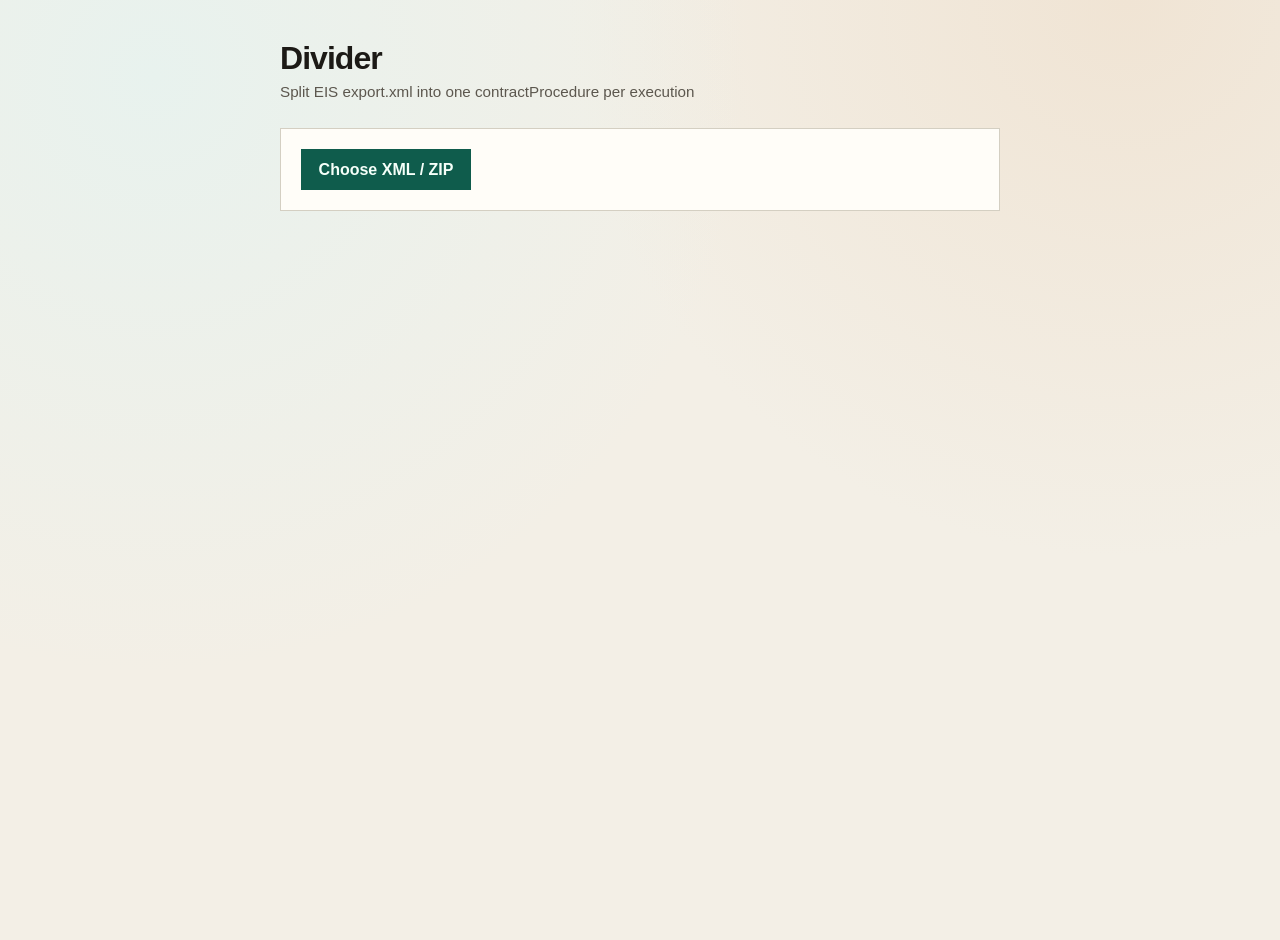
==== index.html @ 4deee7e6 "Add browser MVP to split EIS export executions into separate XML files. Co-authored-by: Cursor <curs" ====
<!DOCTYPE html>
<html lang="ru">
<head>
  <meta charset="UTF-8" />
  <meta name="viewport" content="width=device-width, initial-scale=1" />
  <title>Divider — EIS executions</title>
  <link rel="stylesheet" href="styles.css" />
</head>
<body>
  <main class="app">
    <header class="header">
      <h1>Divider</h1>
      <p class="tagline">Split EIS export.xml into one contractProcedure per execution</p>
    </header>

    <section class="panel">
      <label class="file-label">
        <span class="file-btn">Choose XML / ZIP</span>
        <input id="fileInput" type="file" accept=".xml,.zip,application/xml,text/xml,application/zip" />
      </label>
      <p id="fileName" class="file-name" hidden></p>
    </section>

    <section id="status" class="status" hidden></section>

    <section id="summary" class="summary" hidden>
      <dl>
        <div>
          <dt>Contract schemeVersion</dt>
          <dd id="schemeVersion">—</dd>
        </div>
        <div>
          <dt>Executions found</dt>
          <dd id="execCount">0</dd>
        </div>
        <div>
          <dt>Contract regNum</dt>
          <dd id="regNum">—</dd>
        </div>
      </dl>
    </section>

    <section id="listSection" class="list-section" hidden>
      <h2>Executions</h2>
      <ol id="execList" class="exec-list"></ol>
      <button id="exportBtn" type="button" class="export-btn" disabled>Export all executions</button>
    </section>
  </main>

  <script src="vendor/jszip.min.js"></script>
  <script src="app.js"></script>
</body>
</html>
---- styles.css ----
:root {
  --bg: #f3efe6;
  --ink: #1c1a16;
  --muted: #5c574e;
  --line: #d4cfc2;
  --panel: #fffdf8;
  --accent: #0f5c4c;
  --accent-ink: #f5fff9;
  --danger: #8b1e1e;
  --ok: #0f5c4c;
  --font: "IBM Plex Sans", "Segoe UI", sans-serif;
  --mono: "IBM Plex Mono", "Consolas", monospace;
}

* {
  box-sizing: border-box;
}

body {
  margin: 0;
  min-height: 100vh;
  font-family: var(--font);
  color: var(--ink);
  background:
    radial-gradient(circle at 12% 8%, #e8f2ee 0, transparent 42%),
    radial-gradient(circle at 88% 0%, #f0e4d4 0, transparent 38%),
    var(--bg);
}

.app {
  width: min(720px, calc(100% - 2rem));
  margin: 2.5rem auto 3rem;
}

.header h1 {
  margin: 0;
  font-size: 2rem;
  letter-spacing: -0.03em;
}

.tagline {
  margin: 0.4rem 0 0;
  color: var(--muted);
  font-size: 0.95rem;
}

.panel {
  margin-top: 1.75rem;
  padding: 1.25rem;
  background: var(--panel);
  border: 1px solid var(--line);
}

.file-label {
  display: inline-flex;
  cursor: pointer;
}

.file-label input {
  position: absolute;
  width: 1px;
  height: 1px;
  opacity: 0;
  overflow: hidden;
}

.file-btn {
  display: inline-block;
  padding: 0.7rem 1.1rem;
  background: var(--accent);
  color: var(--accent-ink);
  font-weight: 600;
  border: 0;
}

.file-label:hover .file-btn,
.file-label:focus-within .file-btn {
  filter: brightness(1.08);
}

.file-name {
  margin: 0.75rem 0 0;
  font-family: var(--mono);
  font-size: 0.85rem;
  color: var(--muted);
  word-break: break-all;
}

.status {
  margin-top: 1rem;
  padding: 0.85rem 1rem;
  border: 1px solid var(--line);
  background: var(--panel);
  font-size: 0.95rem;
}

.status.error {
  border-color: #e0b4b4;
  color: var(--danger);
  background: #fff7f7;
}

.status.ok {
  border-color: #b7d7ce;
  color: var(--ok);
  background: #f3faf7;
}

.summary {
  margin-top: 1rem;
  padding: 1rem 1.25rem;
  background: var(--panel);
  border: 1px solid var(--line);
}

.summary dl {
  margin: 0;
  display: grid;
  gap: 0.85rem;
}

.summary div {
  display: grid;
  grid-template-columns: minmax(10rem, 14rem) 1fr;
  gap: 0.5rem;
  align-items: baseline;
}

.summary dt {
  margin: 0;
  color: var(--muted);
  font-size: 0.9rem;
}

.summary dd {
  margin: 0;
  font-family: var(--mono);
  font-size: 1rem;
  font-weight: 600;
}

.list-section {
  margin-top: 1.25rem;
}

.list-section h2 {
  margin: 0 0 0.75rem;
  font-size: 1.1rem;
}

.exec-list {
  margin: 0;
  padding: 0;
  list-style: none;
  border: 1px solid var(--line);
  background: var(--panel);
}

.exec-list li {
  padding: 0.85rem 1rem;
  border-bottom: 1px solid var(--line);
  display: grid;
  gap: 0.2rem;
}

.exec-list li:last-child {
  border-bottom: 0;
}

.exec-list .title {
  font-weight: 600;
}

.exec-list .meta {
  font-family: var(--mono);
  font-size: 0.8rem;
  color: var(--muted);
}

.export-btn {
  margin-top: 1rem;
  padding: 0.75rem 1.2rem;
  border: 0;
  background: var(--ink);
  color: #fff;
  font: inherit;
  font-weight: 600;
  cursor: pointer;
}

.export-btn:hover:not(:disabled) {
  filter: brightness(1.15);
}

.export-btn:disabled {
  opacity: 0.45;
  cursor: not-allowed;
}

[hidden] {
  display: none !important;
}

@media (max-width: 560px) {
  .summary div {
    grid-template-columns: 1fr;
  }
}
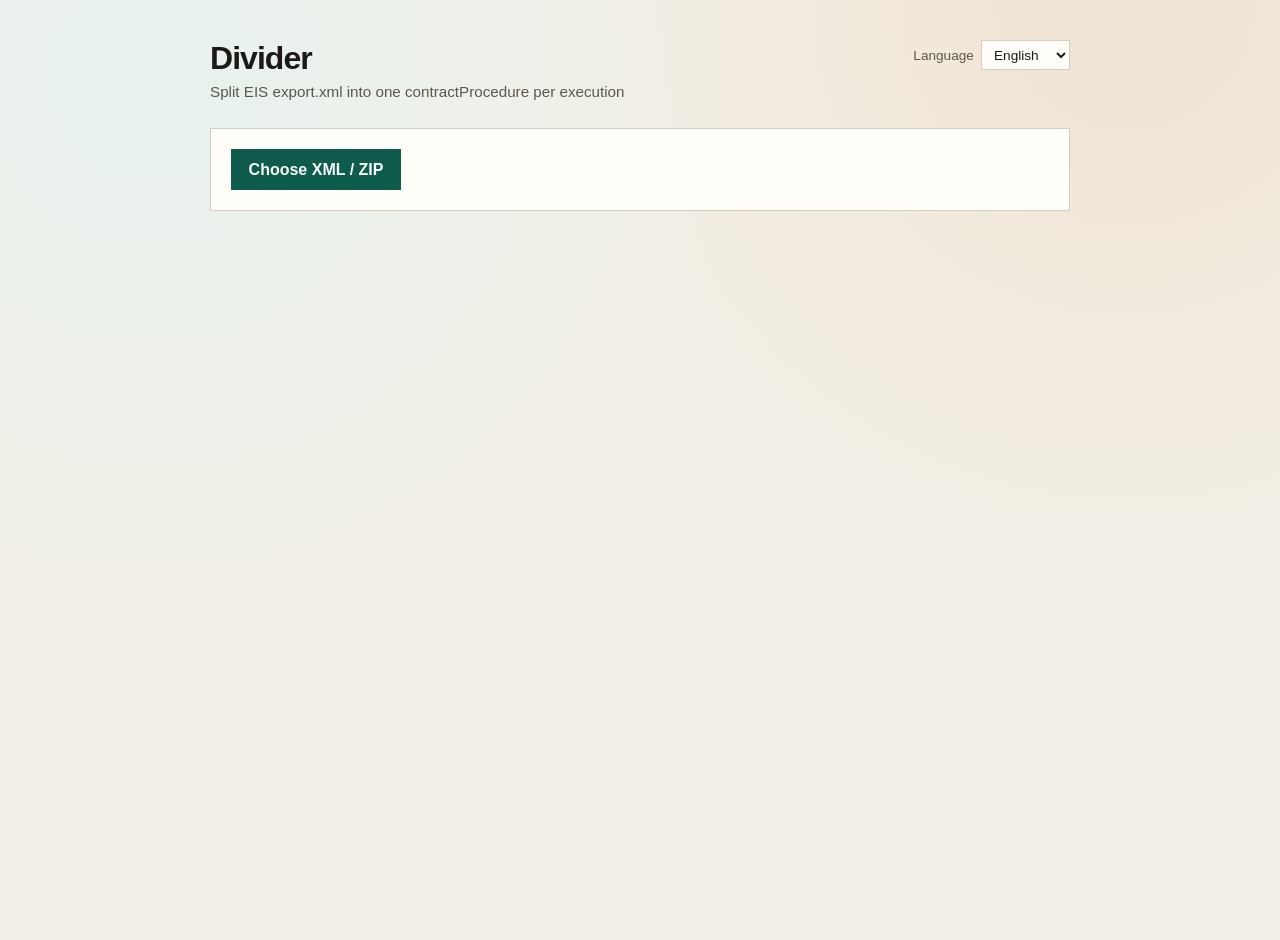
==== commit 8b54cee8: "Add selective export, EN/RU UI, and richer execution list. Co-authored-by: Cursor <cursoragent@curso" ====
--- a/index.html
+++ b/index.html
@@ -1,5 +1,5 @@
 <!DOCTYPE html>
-<html lang="ru">
+<html lang="en">
 <head>
   <meta charset="UTF-8" />
   <meta name="viewport" content="width=device-width, initial-scale=1" />
@@ -9,16 +9,24 @@
 <body>
   <main class="app">
     <header class="header">
-      <h1>Divider</h1>
-      <p class="tagline">Split EIS export.xml into one contractProcedure per execution</p>
+      <div class="header-top">
+        <h1>Divider</h1>
+        <label class="lang-picker">
+          <span class="lang-label" data-i18n="langLabel">Language</span>
+          <select id="langSelect" aria-label="Interface language">
+            <option value="en">English</option>
+            <option value="ru">Русский</option>
+          </select>
+        </label>
+      </div>
+      <p class="tagline" data-i18n="tagline">Split EIS export.xml into one contractProcedure per execution</p>
     </header>
 
     <section class="panel">
       <label class="file-label">
-        <span class="file-btn">Choose XML / ZIP</span>
+        <span class="file-btn" data-i18n="chooseFile">Choose XML / ZIP</span>
         <input id="fileInput" type="file" accept=".xml,.zip,application/xml,text/xml,application/zip" />
       </label>
-      <p id="fileName" class="file-name" hidden></p>
     </section>
 
     <section id="status" class="status" hidden></section>
@@ -26,24 +34,36 @@
     <section id="summary" class="summary" hidden>
       <dl>
         <div>
-          <dt>Contract schemeVersion</dt>
+          <dt data-i18n="schemeVersion">Contract scheme version</dt>
           <dd id="schemeVersion">—</dd>
         </div>
         <div>
-          <dt>Executions found</dt>
+          <dt data-i18n="executionsFound">Executions found</dt>
           <dd id="execCount">0</dd>
         </div>
         <div>
-          <dt>Contract regNum</dt>
+          <dt data-i18n="contractRegNum">Contract registry number</dt>
           <dd id="regNum">—</dd>
         </div>
       </dl>
     </section>
 
-    <section id="listSection" class="list-section" hidden>
-      <h2>Executions</h2>
-      <ol id="execList" class="exec-list"></ol>
-      <button id="exportBtn" type="button" class="export-btn" disabled>Export all executions</button>
+    <section id="results" class="results" hidden>
+      <p id="parsedLine" class="parsed-line"></p>
+      <p id="contractLine" class="contract-line"></p>
+      <p id="foundLine" class="found-line"></p>
+      <p class="list-hint" data-i18n="listHint">Click a row to open its XML in a new tab</p>
+
+      <label class="select-all">
+        <input id="selectAll" type="checkbox" checked />
+        <span id="selectAllLabel" data-i18n="selectAll">Select all</span>
+      </label>
+
+      <ul id="execList" class="exec-list"></ul>
+
+      <button id="exportBtn" type="button" class="export-btn" disabled>
+        Export selected
+      </button>
     </section>
   </main>
 
--- a/styles.css
+++ b/styles.css
@@ -28,14 +28,38 @@
 }
 
 .app {
-  width: min(720px, calc(100% - 2rem));
+  width: min(860px, calc(100% - 2rem));
   margin: 2.5rem auto 3rem;
+}
+
+.header-top {
+  display: flex;
+  align-items: flex-start;
+  justify-content: space-between;
+  gap: 1rem;
 }
 
 .header h1 {
   margin: 0;
   font-size: 2rem;
   letter-spacing: -0.03em;
+}
+
+.lang-picker {
+  display: inline-flex;
+  align-items: center;
+  gap: 0.45rem;
+  color: var(--muted);
+  font-size: 0.85rem;
+  white-space: nowrap;
+}
+
+.lang-picker select {
+  font: inherit;
+  color: var(--ink);
+  background: var(--panel);
+  border: 1px solid var(--line);
+  padding: 0.35rem 0.5rem;
 }
 
 .tagline {
@@ -78,14 +102,6 @@
   filter: brightness(1.08);
 }
 
-.file-name {
-  margin: 0.75rem 0 0;
-  font-family: var(--mono);
-  font-size: 0.85rem;
-  color: var(--muted);
-  word-break: break-all;
-}
-
 .status {
   margin-top: 1rem;
   padding: 0.85rem 1rem;
@@ -121,7 +137,7 @@
 
 .summary div {
   display: grid;
-  grid-template-columns: minmax(10rem, 14rem) 1fr;
+  grid-template-columns: minmax(10rem, 16rem) 1fr;
   gap: 0.5rem;
   align-items: baseline;
 }
@@ -139,13 +155,55 @@
   font-weight: 600;
 }
 
-.list-section {
-  margin-top: 1.25rem;
-}
-
-.list-section h2 {
-  margin: 0 0 0.75rem;
-  font-size: 1.1rem;
+.results {
+  margin-top: 1rem;
+  padding: 1.25rem;
+  background: var(--panel);
+  border: 1px solid var(--line);
+}
+
+.parsed-line,
+.contract-line,
+.found-line {
+  margin: 0 0 0.65rem;
+  line-height: 1.4;
+}
+
+.parsed-line {
+  font-weight: 600;
+}
+
+.contract-line {
+  color: var(--ink);
+}
+
+.found-line {
+  margin-bottom: 0.35rem;
+  font-weight: 600;
+}
+
+.list-hint {
+  margin: 0 0 0.85rem;
+  color: var(--muted);
+  font-size: 0.85rem;
+}
+
+.select-all {
+  display: inline-flex;
+  align-items: center;
+  gap: 0.5rem;
+  margin-bottom: 0.75rem;
+  font-size: 0.95rem;
+  cursor: pointer;
+  user-select: none;
+}
+
+.select-all input,
+.exec-check input {
+  width: 1.1rem;
+  height: 1.1rem;
+  accent-color: var(--accent);
+  cursor: pointer;
 }
 
 .exec-list {
@@ -153,28 +211,55 @@
   padding: 0;
   list-style: none;
   border: 1px solid var(--line);
-  background: var(--panel);
-}
-
-.exec-list li {
-  padding: 0.85rem 1rem;
+}
+
+.exec-row {
+  display: grid;
+  grid-template-columns: 3.5rem 7.5rem minmax(0, 1fr) 7rem auto;
+  gap: 0.75rem;
+  align-items: center;
+  padding: 0.75rem 0.9rem;
   border-bottom: 1px solid var(--line);
-  display: grid;
-  gap: 0.2rem;
-}
-
-.exec-list li:last-child {
+  cursor: pointer;
+}
+
+.exec-row:hover {
+  background: #f3eee3;
+}
+
+.exec-row:last-child {
   border-bottom: 0;
 }
 
-.exec-list .title {
-  font-weight: 600;
-}
-
-.exec-list .meta {
+.exec-row:nth-child(even) {
+  background: #faf7f0;
+}
+
+.exec-num {
   font-family: var(--mono);
-  font-size: 0.8rem;
-  color: var(--muted);
+  font-weight: 600;
+}
+
+.exec-paid {
+  font-family: var(--mono);
+  white-space: nowrap;
+}
+
+.exec-name {
+  min-width: 0;
+  overflow-wrap: anywhere;
+}
+
+.exec-date {
+  font-family: var(--mono);
+  color: var(--muted);
+  white-space: nowrap;
+}
+
+.exec-check {
+  display: inline-flex;
+  justify-content: flex-end;
+  margin: 0;
 }
 
 .export-btn {
@@ -201,8 +286,22 @@
   display: none !important;
 }
 
-@media (max-width: 560px) {
+@media (max-width: 720px) {
   .summary div {
     grid-template-columns: 1fr;
   }
-}
+
+  .exec-row {
+    grid-template-columns: 2.5rem 1fr auto;
+    grid-template-areas:
+      "num paid check"
+      "name name name"
+      "date date date";
+  }
+
+  .exec-num { grid-area: num; }
+  .exec-paid { grid-area: paid; }
+  .exec-check { grid-area: check; }
+  .exec-name { grid-area: name; }
+  .exec-date { grid-area: date; }
+}
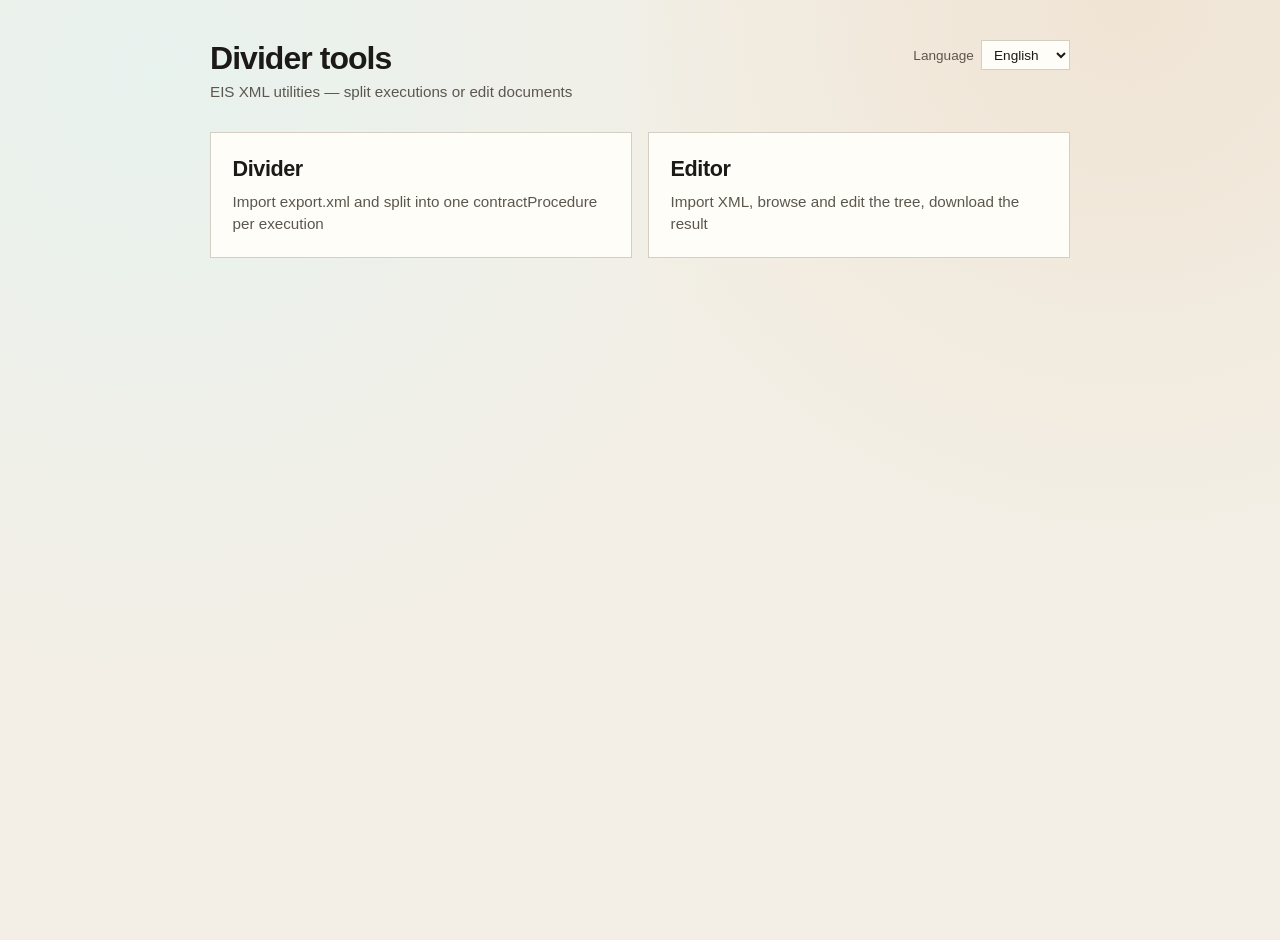
==== commit 9aa2d78b: "Add home page and tree-based XML editor. Split Divider into its own page and introduce Editor with i" ====
--- a/index.html
+++ b/index.html
@@ -3,14 +3,14 @@
 <head>
   <meta charset="UTF-8" />
   <meta name="viewport" content="width=device-width, initial-scale=1" />
-  <title>Divider — EIS executions</title>
+  <title>Divider tools</title>
   <link rel="stylesheet" href="styles.css" />
 </head>
 <body>
-  <main class="app">
+  <main class="app home">
     <header class="header">
       <div class="header-top">
-        <h1>Divider</h1>
+        <h1>Divider tools</h1>
         <label class="lang-picker">
           <span class="lang-label" data-i18n="langLabel">Language</span>
           <select id="langSelect" aria-label="Interface language">
@@ -19,55 +19,21 @@
           </select>
         </label>
       </div>
-      <p class="tagline" data-i18n="tagline">Split EIS export.xml into one contractProcedure per execution</p>
+      <p class="tagline" data-i18n="tagline">EIS XML utilities — split executions or edit documents</p>
     </header>
 
-    <section class="panel">
-      <label class="file-label">
-        <span class="file-btn" data-i18n="chooseFile">Choose XML / ZIP</span>
-        <input id="fileInput" type="file" accept=".xml,.zip,application/xml,text/xml,application/zip" />
-      </label>
-    </section>
-
-    <section id="status" class="status" hidden></section>
-
-    <section id="summary" class="summary" hidden>
-      <dl>
-        <div>
-          <dt data-i18n="schemeVersion">Contract scheme version</dt>
-          <dd id="schemeVersion">—</dd>
-        </div>
-        <div>
-          <dt data-i18n="executionsFound">Executions found</dt>
-          <dd id="execCount">0</dd>
-        </div>
-        <div>
-          <dt data-i18n="contractRegNum">Contract registry number</dt>
-          <dd id="regNum">—</dd>
-        </div>
-      </dl>
-    </section>
-
-    <section id="results" class="results" hidden>
-      <p id="parsedLine" class="parsed-line"></p>
-      <p id="contractLine" class="contract-line"></p>
-      <p id="foundLine" class="found-line"></p>
-      <p class="list-hint" data-i18n="listHint">Click a row to open its XML in a new tab</p>
-
-      <label class="select-all">
-        <input id="selectAll" type="checkbox" checked />
-        <span id="selectAllLabel" data-i18n="selectAll">Select all</span>
-      </label>
-
-      <ul id="execList" class="exec-list"></ul>
-
-      <button id="exportBtn" type="button" class="export-btn" disabled>
-        Export selected
-      </button>
-    </section>
+    <nav class="tool-nav" aria-label="Tools">
+      <a class="tool-card" href="divider.html">
+        <span class="tool-card-title" data-i18n="dividerTitle">Divider</span>
+        <span class="tool-card-desc" data-i18n="dividerDesc">Import export.xml and split into one contractProcedure per execution</span>
+      </a>
+      <a class="tool-card" href="editor.html">
+        <span class="tool-card-title" data-i18n="editorTitle">Editor</span>
+        <span class="tool-card-desc" data-i18n="editorDesc">Import XML, browse and edit the tree, download the result</span>
+      </a>
+    </nav>
   </main>
 
-  <script src="vendor/jszip.min.js"></script>
-  <script src="app.js"></script>
+  <script src="home.js"></script>
 </body>
 </html>
--- a/styles.css
+++ b/styles.css
@@ -32,6 +32,227 @@
   margin: 2.5rem auto 3rem;
 }
 
+.app.editor-app {
+  width: min(1100px, calc(100% - 2rem));
+}
+
+.header-brand {
+  display: flex;
+  flex-direction: column;
+  gap: 0.35rem;
+}
+
+.back-link {
+  color: var(--muted);
+  text-decoration: none;
+  font-size: 0.85rem;
+}
+
+.back-link:hover {
+  color: var(--accent);
+}
+
+.tool-nav {
+  margin-top: 2rem;
+  display: grid;
+  gap: 1rem;
+  grid-template-columns: repeat(2, minmax(0, 1fr));
+}
+
+.tool-card {
+  display: flex;
+  flex-direction: column;
+  gap: 0.55rem;
+  padding: 1.4rem 1.35rem;
+  background: var(--panel);
+  border: 1px solid var(--line);
+  color: inherit;
+  text-decoration: none;
+  transition: border-color 0.15s ease, transform 0.15s ease;
+}
+
+.tool-card:hover {
+  border-color: var(--accent);
+  transform: translateY(-2px);
+}
+
+.tool-card-title {
+  font-size: 1.35rem;
+  font-weight: 700;
+  letter-spacing: -0.02em;
+}
+
+.tool-card-desc {
+  color: var(--muted);
+  font-size: 0.95rem;
+  line-height: 1.45;
+}
+
+.editor-toolbar {
+  display: flex;
+  flex-wrap: wrap;
+  align-items: center;
+  justify-content: space-between;
+  gap: 0.75rem 1rem;
+}
+
+.editor-actions {
+  display: flex;
+  flex-wrap: wrap;
+  gap: 0.5rem;
+  align-items: center;
+}
+
+.ghost-btn {
+  padding: 0.55rem 0.9rem;
+  border: 1px solid var(--line);
+  background: transparent;
+  color: var(--ink);
+  font: inherit;
+  font-weight: 600;
+  cursor: pointer;
+}
+
+.ghost-btn:hover {
+  border-color: var(--accent);
+  color: var(--accent);
+}
+
+.editor-actions .export-btn {
+  margin-top: 0;
+}
+
+.editor-meta {
+  margin-top: 1rem;
+}
+
+.tree-panel {
+  margin-top: 1rem;
+}
+
+.xml-tree {
+  border: 1px solid var(--line);
+  background: #faf7f0;
+  max-height: min(70vh, 820px);
+  overflow: auto;
+  padding: 0.35rem 0;
+}
+
+.tree-node {
+  --depth: 0;
+}
+
+.tree-row {
+  display: grid;
+  grid-template-columns: 1.6rem minmax(0, auto) minmax(0, 1fr);
+  gap: 0.45rem;
+  align-items: center;
+  padding: 0.35rem 0.75rem 0.35rem calc(0.55rem + var(--depth) * 1.1rem);
+  cursor: default;
+  user-select: none;
+}
+
+.tree-row:hover {
+  background: #f0ebe0;
+}
+
+.tree-toggle {
+  width: 1.4rem;
+  height: 1.4rem;
+  padding: 0;
+  border: 0;
+  background: transparent;
+  color: var(--muted);
+  font: inherit;
+  font-size: 0.85rem;
+  line-height: 1;
+  cursor: pointer;
+}
+
+.tree-toggle.is-leaf {
+  cursor: default;
+  opacity: 0.35;
+}
+
+.tree-tag {
+  font-family: var(--mono);
+  font-size: 0.9rem;
+  font-weight: 600;
+  color: var(--accent);
+  white-space: nowrap;
+}
+
+.tree-badge {
+  min-width: 0;
+  overflow: hidden;
+  text-overflow: ellipsis;
+  white-space: nowrap;
+  color: var(--muted);
+  font-size: 0.8rem;
+}
+
+.tree-body {
+  padding: 0 0.75rem 0.55rem calc(0.55rem + var(--depth) * 1.1rem + 1.6rem);
+}
+
+.tree-section-label {
+  display: block;
+  margin: 0.35rem 0 0.25rem;
+  color: var(--muted);
+  font-size: 0.75rem;
+  text-transform: uppercase;
+  letter-spacing: 0.04em;
+}
+
+.tree-attrs,
+.tree-text {
+  display: block;
+  margin-bottom: 0.35rem;
+}
+
+.tree-attr {
+  display: grid;
+  grid-template-columns: minmax(7rem, 12rem) minmax(0, 1fr);
+  gap: 0.5rem;
+  align-items: center;
+  margin-bottom: 0.3rem;
+}
+
+.tree-attr-name {
+  font-family: var(--mono);
+  font-size: 0.82rem;
+  color: var(--ink);
+  overflow-wrap: anywhere;
+}
+
+.tree-input,
+.tree-textarea {
+  width: 100%;
+  font: inherit;
+  font-family: var(--mono);
+  font-size: 0.85rem;
+  color: var(--ink);
+  background: var(--panel);
+  border: 1px solid var(--line);
+  padding: 0.4rem 0.5rem;
+}
+
+.tree-textarea {
+  resize: vertical;
+  min-height: 2.2rem;
+  line-height: 1.35;
+}
+
+.tree-input:focus,
+.tree-textarea:focus {
+  outline: 2px solid #b7d7ce;
+  outline-offset: 1px;
+}
+
+.tree-children {
+  margin-top: 0.15rem;
+}
+
 .header-top {
   display: flex;
   align-items: flex-start;
@@ -287,8 +508,24 @@
 }
 
 @media (max-width: 720px) {
+  .tool-nav {
+    grid-template-columns: 1fr;
+  }
+
   .summary div {
     grid-template-columns: 1fr;
+  }
+
+  .tree-attr {
+    grid-template-columns: 1fr;
+  }
+
+  .tree-row {
+    grid-template-columns: 1.4rem minmax(0, 1fr);
+  }
+
+  .tree-badge {
+    grid-column: 2;
   }
 
   .exec-row {
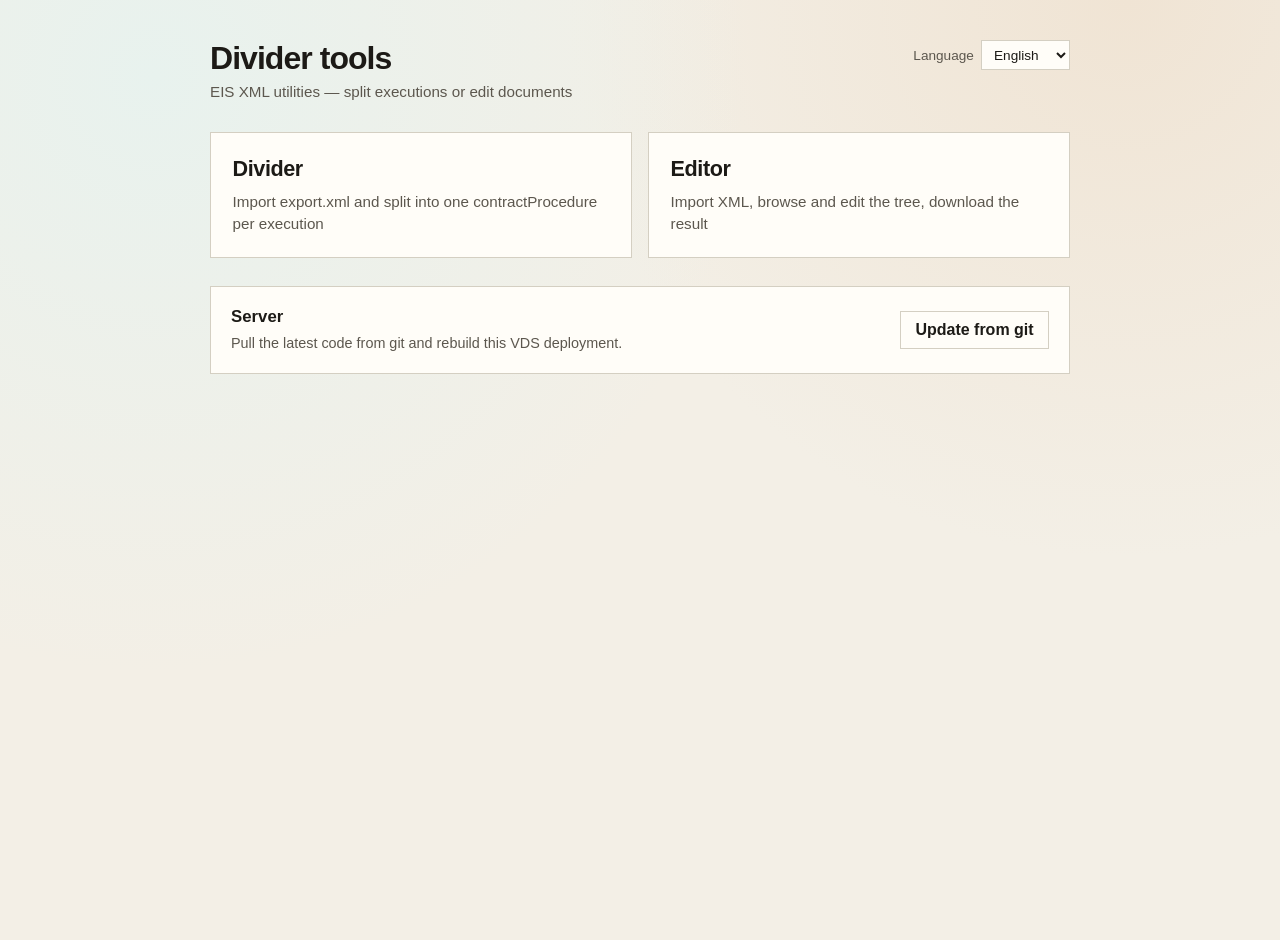
==== commit 2c5f98f6: "Add a home-page Update from git control for VDS. Wire a token-protected updater sidecar so operators" ====
--- a/index.html
+++ b/index.html
@@ -32,6 +32,17 @@
         <span class="tool-card-desc" data-i18n="editorDesc">Import XML, browse and edit the tree, download the result</span>
       </a>
     </nav>
+
+    <section class="vds-update panel" aria-label="Server update">
+      <div class="vds-update-row">
+        <div class="vds-update-copy">
+          <h2 class="vds-update-title" data-i18n="updateTitle">Server</h2>
+          <p class="vds-update-desc" data-i18n="updateDesc">Pull the latest code from git and rebuild this VDS deployment.</p>
+        </div>
+        <button type="button" id="updateFromGitBtn" class="ghost-btn" data-i18n="updateBtn">Update from git</button>
+      </div>
+      <p id="updateStatus" class="vds-update-status" hidden></p>
+    </section>
   </main>
 
   <script src="home.js"></script>
--- a/styles.css
+++ b/styles.css
@@ -88,6 +88,50 @@
   line-height: 1.45;
 }
 
+.vds-update {
+  margin-top: 1.75rem;
+  padding: 1.1rem 1.2rem;
+}
+
+.vds-update-row {
+  display: flex;
+  flex-wrap: wrap;
+  align-items: center;
+  justify-content: space-between;
+  gap: 0.85rem 1rem;
+}
+
+.vds-update-title {
+  margin: 0;
+  font-size: 1.05rem;
+  font-weight: 700;
+}
+
+.vds-update-desc {
+  margin: 0.35rem 0 0;
+  color: var(--muted);
+  font-size: 0.9rem;
+  line-height: 1.4;
+  max-width: 36rem;
+}
+
+.vds-update-status {
+  margin: 0.85rem 0 0;
+  white-space: pre-wrap;
+  font-family: var(--mono);
+  font-size: 0.8rem;
+  line-height: 1.4;
+  color: var(--muted);
+}
+
+.vds-update-status.is-ok {
+  color: var(--ok);
+}
+
+.vds-update-status.is-error {
+  color: var(--danger);
+}
+
 .editor-toolbar {
   display: flex;
   flex-wrap: wrap;
@@ -126,131 +170,213 @@
   margin-top: 1rem;
 }
 
-.tree-panel {
+.table-panel {
   margin-top: 1rem;
 }
 
-.xml-tree {
+.field-filter {
+  display: flex;
+  flex: 1 1 16rem;
+  gap: 0.65rem;
+  align-items: center;
+  min-width: min(100%, 16rem);
+}
+
+.field-filter[hidden] {
+  display: none !important;
+}
+
+.field-filter-label {
+  flex: 0 0 auto;
+  font-size: 0.9rem;
+  font-weight: 600;
+  color: var(--muted);
+  white-space: nowrap;
+}
+
+#fieldFilter {
+  display: block !important;
+  box-sizing: border-box;
+  flex: 1 1 auto;
+  width: 100%;
+  min-width: 12rem;
+  min-height: 2.5rem;
+  margin: 0;
+  font: inherit;
+  font-size: 0.95rem;
+  line-height: 1.3;
+  color: #1c1a16 !important;
+  caret-color: #1c1a16;
+  background: #fff !important;
+  border: 1px solid var(--line);
+  border-radius: 0;
+  padding: 0.55rem 0.75rem;
+  opacity: 1 !important;
+  position: static !important;
+  overflow: visible !important;
+  visibility: visible !important;
+  pointer-events: auto !important;
+  -webkit-text-fill-color: #1c1a16;
+}
+
+#fieldFilter::placeholder {
+  color: #5c574e;
+  opacity: 1;
+}
+
+#fieldFilter:focus {
+  outline: 2px solid #b7d7ce;
+  outline-offset: 1px;
+}
+
+tr.filter-hide {
+  display: none !important;
+}
+
+.data-table-wrap {
   border: 1px solid var(--line);
   background: #faf7f0;
-  max-height: min(70vh, 820px);
+  max-height: min(75vh, 900px);
   overflow: auto;
-  padding: 0.35rem 0;
-}
-
-.tree-node {
-  --depth: 0;
-}
-
-.tree-row {
-  display: grid;
-  grid-template-columns: 1.6rem minmax(0, auto) minmax(0, 1fr);
-  gap: 0.45rem;
-  align-items: center;
-  padding: 0.35rem 0.75rem 0.35rem calc(0.55rem + var(--depth) * 1.1rem);
-  cursor: default;
-  user-select: none;
-}
-
-.tree-row:hover {
-  background: #f0ebe0;
-}
-
-.tree-toggle {
-  width: 1.4rem;
-  height: 1.4rem;
-  padding: 0;
-  border: 0;
-  background: transparent;
-  color: var(--muted);
-  font: inherit;
+}
+
+.data-table {
+  width: 100%;
+  border-collapse: collapse;
+  table-layout: fixed;
+}
+
+.data-table thead th {
+  position: sticky;
+  top: 0;
+  z-index: 1;
+  text-align: left;
+  font-size: 0.75rem;
+  font-weight: 700;
+  letter-spacing: 0.04em;
+  text-transform: uppercase;
+  color: var(--muted);
+  background: #efe9dc;
+  border-bottom: 1px solid var(--line);
+  padding: 0.65rem 0.85rem;
+}
+
+.data-table .col-field {
+  width: 42%;
+}
+
+.data-table .col-value {
+  width: 66%;
+}
+
+.data-row td {
+  border-bottom: 1px solid var(--line);
+  vertical-align: top;
+  padding: 0.45rem 0.85rem;
+  background: var(--panel);
+}
+
+.data-row:nth-child(even) td {
+  background: #fbf8f1;
+}
+
+.data-field {
+  font-family: var(--mono);
   font-size: 0.85rem;
-  line-height: 1;
-  cursor: pointer;
-}
-
-.tree-toggle.is-leaf {
-  cursor: default;
-  opacity: 0.35;
-}
-
-.tree-tag {
-  font-family: var(--mono);
-  font-size: 0.9rem;
-  font-weight: 600;
-  color: var(--accent);
-  white-space: nowrap;
-}
-
-.tree-badge {
-  min-width: 0;
-  overflow: hidden;
-  text-overflow: ellipsis;
-  white-space: nowrap;
-  color: var(--muted);
-  font-size: 0.8rem;
-}
-
-.tree-body {
-  padding: 0 0.75rem 0.55rem calc(0.55rem + var(--depth) * 1.1rem + 1.6rem);
-}
-
-.tree-section-label {
+  font-weight: 600;
+  color: var(--ink);
+  padding-left: calc(0.85rem + var(--depth, 0) * 1rem) !important;
+  overflow-wrap: anywhere;
+}
+
+.data-value {
+  padding-top: 0.35rem !important;
+  padding-bottom: 0.35rem !important;
+}
+
+.data-input {
   display: block;
-  margin: 0.35rem 0 0.25rem;
-  color: var(--muted);
-  font-size: 0.75rem;
-  text-transform: uppercase;
-  letter-spacing: 0.04em;
-}
-
-.tree-attrs,
-.tree-text {
-  display: block;
-  margin-bottom: 0.35rem;
-}
-
-.tree-attr {
-  display: grid;
-  grid-template-columns: minmax(7rem, 12rem) minmax(0, 1fr);
-  gap: 0.5rem;
-  align-items: center;
-  margin-bottom: 0.3rem;
-}
-
-.tree-attr-name {
-  font-family: var(--mono);
-  font-size: 0.82rem;
-  color: var(--ink);
-  overflow-wrap: anywhere;
-}
-
-.tree-input,
-.tree-textarea {
+  box-sizing: border-box;
   width: 100%;
+  max-width: 100%;
   font: inherit;
   font-family: var(--mono);
   font-size: 0.85rem;
   color: var(--ink);
-  background: var(--panel);
+  background: #fff;
   border: 1px solid var(--line);
   padding: 0.4rem 0.5rem;
-}
-
-.tree-textarea {
-  resize: vertical;
-  min-height: 2.2rem;
   line-height: 1.35;
 }
 
-.tree-input:focus,
-.tree-textarea:focus {
+.data-textarea {
+  resize: none;
+  overflow: hidden;
+  min-height: 2.05rem;
+  field-sizing: content;
+}
+
+.binary-chip {
+  display: inline-block;
+  max-width: 100%;
+  box-sizing: border-box;
+  font-family: var(--mono);
+  font-size: 0.8rem;
+  line-height: 1.35;
+  color: var(--muted, #5c564c);
+  background: #f3eee4;
+  border: 1px dashed var(--line);
+  padding: 0.45rem 0.6rem;
+  user-select: none;
+  pointer-events: none;
+}
+
+.data-input:focus {
   outline: 2px solid #b7d7ce;
   outline-offset: 1px;
 }
 
-.tree-children {
-  margin-top: 0.15rem;
+.section-row .section-cell {
+  padding: 0;
+  border-bottom: 1px solid var(--line);
+  background: #ebe4d6;
+}
+
+.section-toggle {
+  display: flex;
+  align-items: center;
+  gap: 0.55rem;
+  width: 100%;
+  margin: 0;
+  padding: 0.55rem 0.85rem 0.55rem calc(0.85rem + var(--depth, 0) * 1rem);
+  border: 0;
+  background: transparent;
+  color: var(--ink);
+  font: inherit;
+  text-align: left;
+  cursor: pointer;
+}
+
+.section-toggle:hover {
+  background: #e3dccb;
+}
+
+.section-caret {
+  width: 1rem;
+  color: var(--muted);
+  flex: 0 0 auto;
+}
+
+.section-title {
+  font-weight: 700;
+  letter-spacing: -0.01em;
+}
+
+.section-meta {
+  margin-left: auto;
+  color: var(--muted);
+  font-size: 0.8rem;
+  white-space: nowrap;
 }
 
 .header-top {
@@ -427,43 +553,73 @@
   cursor: pointer;
 }
 
+.exec-table {
+  border: 1px solid var(--line);
+  overflow-x: auto;
+}
+
 .exec-list {
   margin: 0;
   padding: 0;
   list-style: none;
-  border: 1px solid var(--line);
 }
 
 .exec-row {
   display: grid;
-  grid-template-columns: 3.5rem 7.5rem minmax(0, 1fr) 7rem auto;
+  grid-template-columns: 3rem 6.5rem 8rem 7.5rem minmax(8rem, 1fr) 7rem auto;
   gap: 0.75rem;
   align-items: center;
   padding: 0.75rem 0.9rem;
   border-bottom: 1px solid var(--line);
   cursor: pointer;
+  min-width: 42rem;
+}
+
+.exec-head {
+  cursor: default;
+  background: #efe9dc;
+  border-bottom: 1px solid var(--line);
+  font-size: 0.78rem;
+  font-weight: 600;
+  letter-spacing: 0.02em;
+  text-transform: uppercase;
+  color: var(--muted);
+}
+
+.exec-head:hover {
+  background: #efe9dc;
 }
 
 .exec-row:hover {
   background: #f3eee3;
 }
 
-.exec-row:last-child {
+.exec-list .exec-row:last-child {
   border-bottom: 0;
 }
 
-.exec-row:nth-child(even) {
+.exec-list .exec-row:nth-child(even) {
   background: #faf7f0;
 }
 
-.exec-num {
-  font-family: var(--mono);
-  font-weight: 600;
-}
-
-.exec-paid {
+.exec-docnum,
+.exec-sid,
+.exec-num,
+.exec-paid,
+.exec-date {
   font-family: var(--mono);
   white-space: nowrap;
+}
+
+.exec-docnum,
+.exec-num {
+  font-weight: 600;
+}
+
+.exec-sid {
+  color: var(--muted);
+  overflow: hidden;
+  text-overflow: ellipsis;
 }
 
 .exec-name {
@@ -472,15 +628,14 @@
 }
 
 .exec-date {
-  font-family: var(--mono);
-  color: var(--muted);
-  white-space: nowrap;
+  color: var(--muted);
 }
 
 .exec-check {
   display: inline-flex;
   justify-content: flex-end;
   margin: 0;
+  min-height: 1.1rem;
 }
 
 .export-btn {
@@ -516,29 +671,85 @@
     grid-template-columns: 1fr;
   }
 
-  .tree-attr {
-    grid-template-columns: 1fr;
-  }
-
-  .tree-row {
-    grid-template-columns: 1.4rem minmax(0, 1fr);
-  }
-
-  .tree-badge {
-    grid-column: 2;
+  .data-table .col-field,
+  .data-table .col-value {
+    width: auto;
+  }
+
+  .data-table,
+  .data-table tbody,
+  .data-table tr,
+  .data-table td {
+    display: block;
+    width: 100%;
+  }
+
+  .data-table thead {
+    display: none;
+  }
+
+  .data-field {
+    border-bottom: 0 !important;
+    padding-bottom: 0.15rem !important;
+    color: var(--muted);
+    font-size: 0.78rem;
+  }
+
+  .data-value {
+    padding-top: 0 !important;
+  }
+
+  .section-meta {
+    display: none;
   }
 
   .exec-row {
-    grid-template-columns: 2.5rem 1fr auto;
+    grid-template-columns: minmax(0, 1fr) minmax(0, 1fr) auto;
     grid-template-areas:
       "num paid check"
+      "docnum sid sid"
       "name name name"
       "date date date";
-  }
-
+    min-width: 0;
+    gap: 0.45rem 0.75rem;
+  }
+
+  .exec-head {
+    display: none;
+  }
+
+  .exec-docnum { grid-area: docnum; }
+  .exec-sid { grid-area: sid; }
   .exec-num { grid-area: num; }
   .exec-paid { grid-area: paid; }
   .exec-check { grid-area: check; }
   .exec-name { grid-area: name; }
   .exec-date { grid-area: date; }
-}
+
+  .exec-docnum::before,
+  .exec-sid::before,
+  .exec-num::before,
+  .exec-paid::before,
+  .exec-date::before {
+    display: block;
+    font-family: inherit;
+    font-size: 0.72rem;
+    font-weight: 600;
+    letter-spacing: 0.02em;
+    text-transform: uppercase;
+    color: var(--muted);
+    margin-bottom: 0.1rem;
+  }
+
+  .exec-docnum::before { content: attr(data-label); }
+  .exec-sid::before { content: attr(data-label); }
+  .exec-num::before { content: attr(data-label); }
+  .exec-paid::before { content: attr(data-label); }
+  .exec-date::before { content: attr(data-label); }
+
+  .exec-docnum,
+  .exec-sid {
+    white-space: normal;
+    overflow-wrap: anywhere;
+  }
+}
